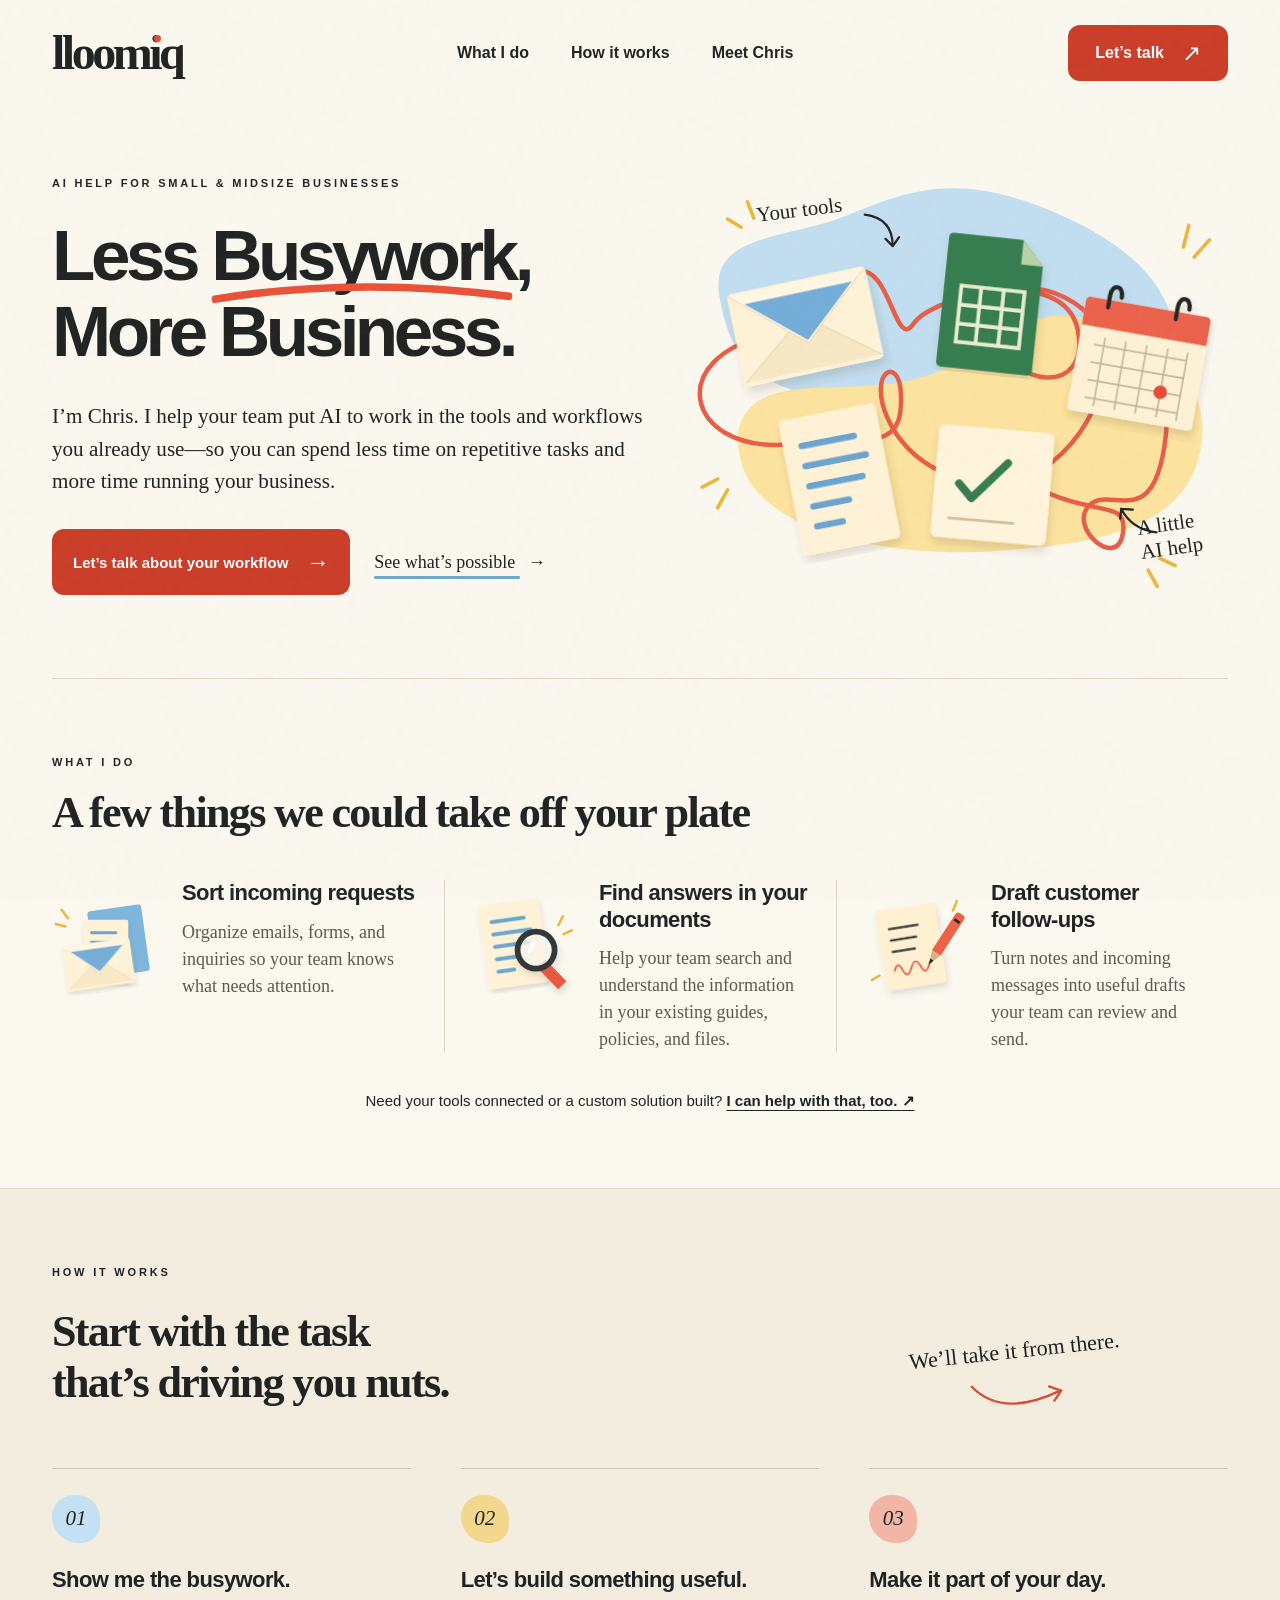
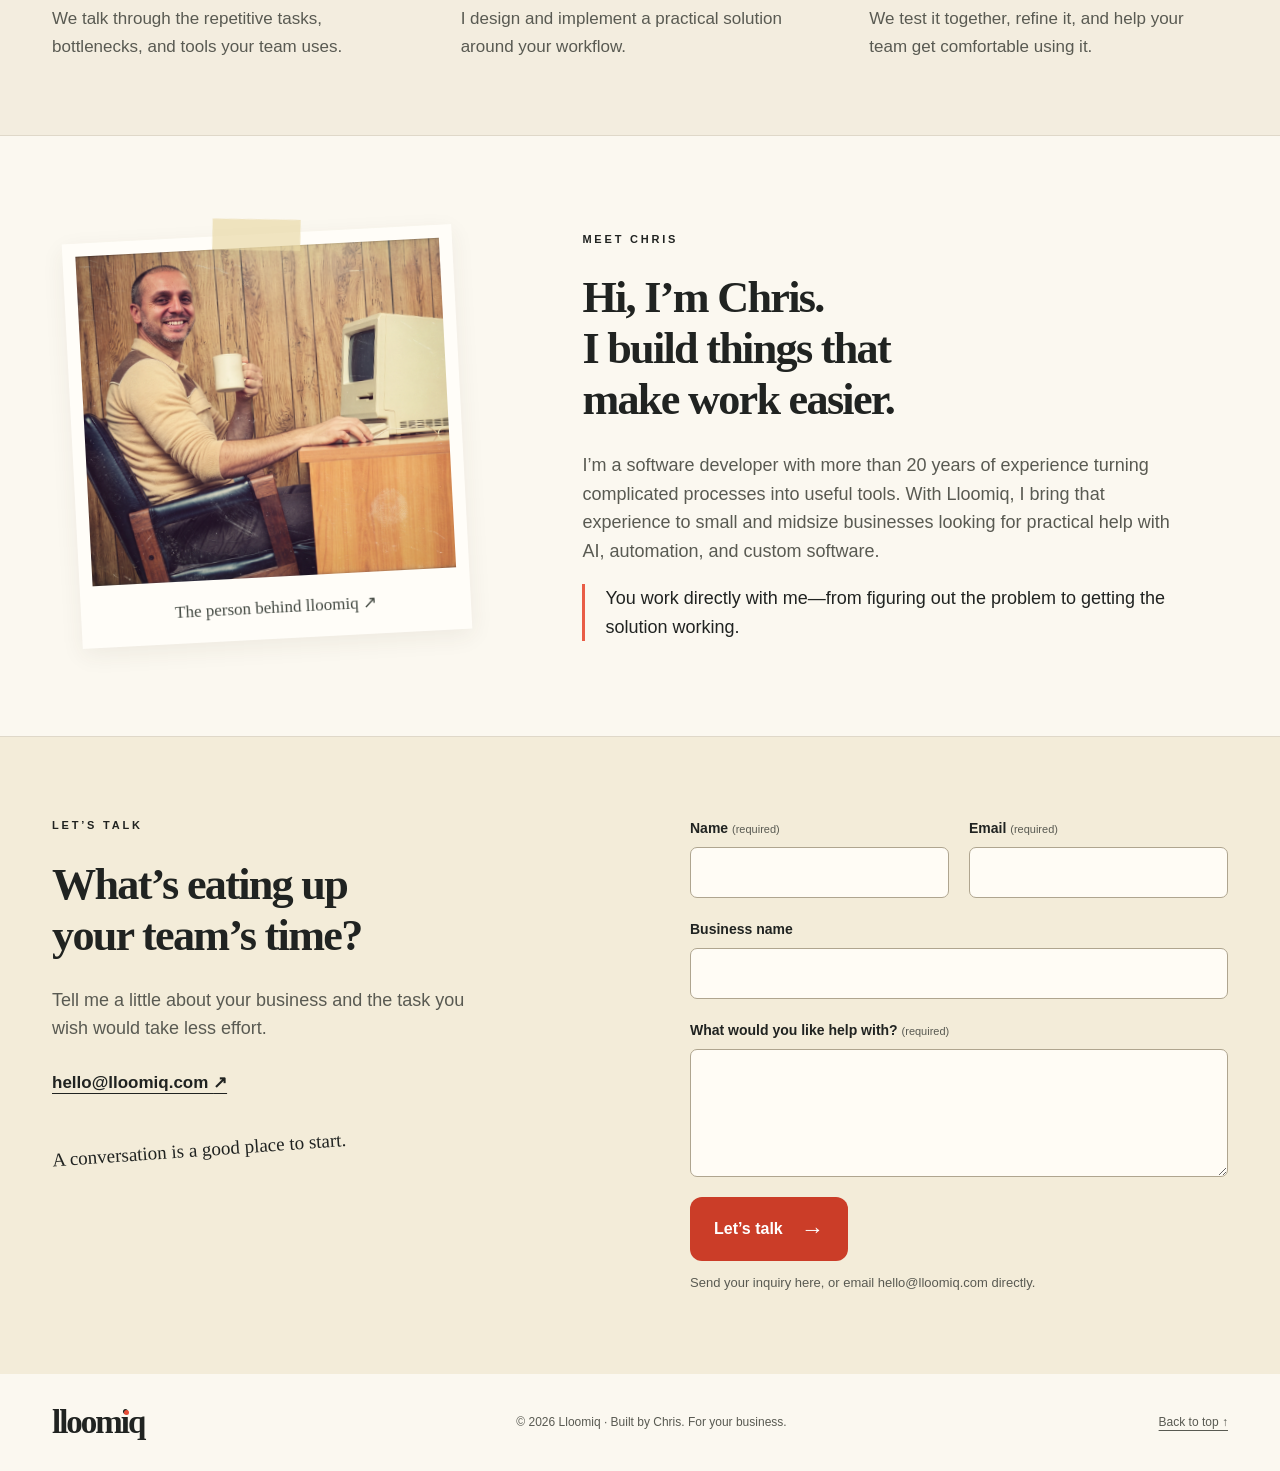
==== public/index.html @ 9e3f7abd "Update website, integrate contact API, and organize public assets" ====
<!doctype html>
<html lang="en">
<head>
<meta charset="utf-8"><meta name="viewport" content="width=device-width, initial-scale=1">
<meta name="description" content="I’m Chris. I help small and midsize businesses put AI to work in everyday workflows, with practical automation and custom software.">
<meta name="theme-color" content="#fbf8f0"><meta property="og:title" content="Lloomiq — Less Busywork, More Business."><meta property="og:description" content="Practical AI implementation, automation, and custom software. Work directly with Chris."><meta property="og:type" content="website">
<title>Lloomiq — Less Busywork, More Business.</title><link rel="icon" href="favicon.svg" type="image/svg+xml"><link rel="stylesheet" href="assets/css/styles.css">
</head>
<body id="top">
<a class="skip-link" href="#main">Skip to content</a>
<svg class="svg-definitions" xmlns="http://www.w3.org/2000/svg" aria-hidden="true"><defs>
<filter id="paper-shadow" x="-30%" y="-30%" width="160%" height="170%"><feDropShadow dx="2" dy="7" stdDeviation="5" flood-color="#51402d" flood-opacity=".16"/></filter>
<filter id="paper-grain"><feTurbulence type="fractalNoise" baseFrequency=".65" numOctaves="3" stitchTiles="stitch"/><feColorMatrix type="saturate" values="0"/><feComponentTransfer><feFuncA type="linear" slope=".09"/></feComponentTransfer><feComposite in2="SourceAlpha" operator="in"/><feBlend in="SourceGraphic" mode="multiply"/></filter>
<symbol id="envelope" viewBox="0 0 160 120"><g filter="url(#paper-shadow)"><rect x="8" y="12" width="144" height="96" rx="5" fill="#fff3d7"/><path d="M9 104 80 49l71 55" fill="#f7e8c6" stroke="#e2d1ad"/><path d="m9 14 71 63 71-63" fill="#fff7e4"/><path d="m24 25 56 49 56-49Z" fill="#73add8"/><path d="m9 14 71 63 71-63" fill="none" stroke="#e2d1ad"/></g></symbol>
<symbol id="document" viewBox="0 0 130 165"><g filter="url(#paper-shadow)"><rect x="12" y="8" width="106" height="148" rx="5" fill="#fff2d7"/><g stroke="#6aa4d0" stroke-width="7" stroke-linecap="round"><path d="M32 39h57M32 61h66M32 83h58M32 105h39M32 127h28"/></g></g></symbol>
<symbol id="spreadsheet" viewBox="0 0 130 160"><g filter="url(#paper-shadow)"><path d="M15 8h77l24 27v116a5 5 0 0 1-5 5H15a5 5 0 0 1-5-5V13a5 5 0 0 1 5-5" fill="#367d50"/><path d="M92 8v27h24" fill="#b9d3a6"/><g stroke="#e8eed0" stroke-width="4" fill="none"><path d="M29 65h70v62H29zM29 86h70M29 107h70M51 65v62M76 65v62"/></g></g></symbol>
<symbol id="calendar" viewBox="0 0 165 165"><g filter="url(#paper-shadow)"><rect x="8" y="22" width="149" height="136" rx="5" fill="#fff1d5"/><path d="M13 22h139a5 5 0 0 1 5 5v29H8V27a5 5 0 0 1 5-5" fill="#ec624c"/><g fill="none" stroke="#222522" stroke-width="5" stroke-linecap="round"><path d="M35 31V17c0-15 14-15 14 0M116 31V17c0-15 14-15 14 0"/></g><g stroke="#c5b69b" stroke-width="2"><path d="M26 77h111M26 98h111M26 119h111M26 140h111M38 67v82M63 67v82M88 67v82M113 67v82M137 67v82"/></g><circle cx="113" cy="119" r="8" fill="#e64c36"/></g></symbol>
</defs></svg>
<header class="site-header wrap">
<a class="wordmark" href="#top" aria-label="Lloomiq home">lloom<span class="logo-i">i</span>q</a>
<nav aria-label="Main navigation"><a href="#what-i-do">What I do</a><a href="#how-it-works">How it works</a><a href="#meet-chris">Meet Chris</a></nav>
<a class="button nav-cta" href="#contact">Let’s talk <span aria-hidden="true">↗</span></a>
</header>
<main id="main">
<section class="hero wrap" aria-labelledby="hero-title">
<div class="hero-copy"><p class="eyebrow">AI help for small &amp; midsize businesses</p>
<h1 id="hero-title">Less <span class="underlined">Busywork<svg viewBox="0 0 420 25" preserveAspectRatio="none" aria-hidden="true"><path d="M5 18Q200-6 413 15"/></svg></span>,<br>More Business.</h1>
<p class="hero-intro">I’m Chris. I help your team put AI to work in the tools and workflows you already use—so you can spend less time on repetitive tasks and more time running your business.</p>
<div class="hero-actions"><a class="button" href="#contact">Let’s talk about your workflow <span aria-hidden="true">→</span></a><a class="hand-link" href="#what-i-do">See what’s possible <span aria-hidden="true">→</span></a></div></div>
<div class="hero-art"><svg viewBox="0 0 620 490" role="img" aria-labelledby="workflow-title"><title id="workflow-title">Email, spreadsheets, documents, and a calendar connected by a looping coral line.</title>
<path d="M58 152C40 76 132 84 196 58S316 7 422 51 574 151 561 235 433 306 313 278 80 282 58 152" fill="#c4e1f3" filter="url(#paper-grain)"/>
<path d="M78 295c17-72 125-32 210-61s104-81 178-62 144 66 122 153-134 97-227 104S66 417 78 295" fill="#ffe5a0" filter="url(#paper-grain)"/>
<path d="M113 189C-5 215 21 316 126 311s135 5 132-57c-2-43-37-24-15 27s85 85 149 67 118-124 82-172-124-57-111 8 106 75 91 0-161-38-182-7-25-68-64-58M390 348c78 49 120 19 114 61s-62-7-37-31 77 39 86-94" fill="none" stroke="#e95d46" stroke-width="5" stroke-linecap="round"/>
<use href="#envelope" x="65" y="112" width="174" height="136" transform="rotate(-12 152 180)"/>
<use href="#spreadsheet" x="293" y="73" width="133" height="161" transform="rotate(6 360 154)"/>
<use href="#calendar" x="446" y="131" width="155" height="167" transform="rotate(10 525 212)"/>
<use href="#document" x="119" y="265" width="142" height="170" transform="rotate(-11 190 350)"/>
<g transform="rotate(5 358 350)" filter="url(#paper-shadow)"><rect x="296" y="293" width="128" height="125" rx="7" fill="#fff4dc"/><path d="m323 357 15 15 37-42" fill="none" stroke="#367d50" stroke-width="9" stroke-linecap="round" stroke-linejoin="round"/><path d="M315 396h71" stroke="#cfbfa1" stroke-width="3" stroke-linecap="round"/></g>
<g fill="none" stroke="#edb73d" stroke-width="4" stroke-linecap="round"><path d="m81 70-15-9m29-1-7-18M571 92l6-24m6 35 17-19M55 349l-17 9m28 3-11 20M532 450l10 18m3-31 17 8"/></g>
<g fill="none" stroke="#232522" stroke-width="2.5" stroke-linecap="round" stroke-linejoin="round"><path d="M218 56q31 4 31 35m-8-8 8 8 7-10M541 408q-27-3-39-26m-1 11 1-11 13 1"/></g>
<text x="99" y="64" class="art-label" transform="rotate(-7 99 64)">Your tools</text><text x="521" y="411" class="art-label" transform="rotate(-8 521 411)"><tspan x="521">A little</tspan><tspan x="521" dy="27">AI help</tspan></text>
</svg></div></section>
<section class="services wrap section" id="what-i-do" aria-labelledby="services-title"><p class="eyebrow">What I do</p><h2 id="services-title">A few things we could take off your plate</h2>
<div class="service-grid">
<article class="service"><svg viewBox="0 0 180 160" aria-hidden="true"><rect x="61" y="22" width="85" height="105" rx="5" fill="#80b6db" transform="rotate(-8 100 70)"/><use href="#document" x="40" y="35" width="88" height="110"/><use href="#envelope" x="8" y="67" width="128" height="88" transform="rotate(-8 70 100)"/><path d="m25 38-10-13m6 26-15-4" stroke="#edb73d" stroke-width="4" stroke-linecap="round"/></svg><div><h3>Sort incoming requests</h3><p>Organize emails, forms, and inquiries so your team knows what needs attention.</p></div></article>
<article class="service"><svg viewBox="0 0 180 160" aria-hidden="true"><use href="#document" x="12" y="5" width="116" height="147" transform="rotate(-8 70 80)"/><g filter="url(#paper-shadow)"><path d="m113 109 33 34" stroke="#e75940" stroke-width="18"/><circle cx="105" cy="88" r="29" fill="#fbf8f0" fill-opacity=".75" stroke="#303939" stroke-width="9"/><path d="m94 91 9-16" stroke="#fff" stroke-width="5" stroke-linecap="round"/></g><path d="m140 49 7-14m1 28 13-6" stroke="#edb73d" stroke-width="4" stroke-linecap="round"/></svg><div><h3>Find answers in your documents</h3><p>Help your team search and understand the information in your existing guides, policies, and files.</p></div></article>
<article class="service"><svg viewBox="0 0 180 160" aria-hidden="true"><g transform="rotate(-9 75 85)" filter="url(#paper-shadow)"><rect x="32" y="20" width="93" height="126" rx="5" fill="#fff0d1"/><path d="M49 51h45M49 69h40M49 87h35" stroke="#3c4141" stroke-width="4" stroke-linecap="round"/><path d="M47 118q7-18 13-1t14-1 15 0 15-5" fill="none" stroke="#e95d46" stroke-width="3"/></g><g transform="rotate(33 130 70)"><rect x="124" y="23" width="16" height="75" rx="5" fill="#ed6149"/><path d="m124 95 8 22 8-22" fill="#d2b58c"/><path d="m129 108 3 9 3-9" fill="#232522"/><path d="M127 36h10" stroke="#232522" stroke-width="4"/></g><path d="m29 128-12 7m127-109 6-15" stroke="#edb73d" stroke-width="4" stroke-linecap="round"/></svg><div><h3>Draft customer follow-ups</h3><p>Turn notes and incoming messages into useful drafts your team can review and send.</p></div></article>
</div><p class="service-note">Need your tools connected or a custom solution built? <a href="#contact">I can help with that, too. <span aria-hidden="true">↗</span></a></p></section>
<section class="process-section" id="how-it-works" aria-labelledby="process-title"><div class="wrap section"><p class="eyebrow">How it works</p><div class="process-heading"><h2 id="process-title">Start with the task<br>that’s driving you nuts.</h2><span class="handwritten">We’ll take it from there.<svg viewBox="0 0 130 45" aria-hidden="true"><path d="M5 5q35 45 114 17m-14-7 15 7-10 12"/></svg></span></div>
<ol class="steps"><li><span class="step-number" aria-hidden="true">01</span><h3>Show me the busywork.</h3><p>We talk through the repetitive tasks, bottlenecks, and tools your team uses.</p></li><li><span class="step-number" aria-hidden="true">02</span><h3>Let’s build something useful.</h3><p>I design and implement a practical solution around your workflow.</p></li><li><span class="step-number" aria-hidden="true">03</span><h3>Make it part of your day.</h3><p>We test it together, refine it, and help your team get comfortable using it.</p></li></ol></div></section>
<section class="about wrap section" id="meet-chris" aria-labelledby="about-title"><div class="portrait-frame"><img class="portrait-photo" src="assets/images/chris.jpg" alt="Chris smiling with a coffee mug beside a vintage computer" width="2508" height="2508" loading="lazy" decoding="async"><span class="portrait-caption">The person behind lloomiq ↗</span></div>
<div class="about-copy"><p class="eyebrow">Meet Chris</p><h2 id="about-title">Hi, I’m Chris.<br>I build things that<br>make work easier.</h2><p>I’m a software developer with more than 20 years of experience turning complicated processes into useful tools. With Lloomiq, I bring that experience to small and midsize businesses looking for practical help with AI, automation, and custom software.</p><p class="direct-note">You work directly with me—from figuring out the problem to getting the solution working.</p></div></section>
<section class="contact-section" id="contact" aria-labelledby="contact-title"><div class="wrap section contact-grid"><div><p class="eyebrow">Let’s talk</p><h2 id="contact-title">What’s eating up<br>your team’s time?</h2><p class="contact-intro">Tell me a little about your business and the task you wish would take less effort.</p><a class="email-link" href="mailto:hello@lloomiq.com">hello@lloomiq.com <span aria-hidden="true">↗</span></a><p class="handwritten contact-note">A conversation is a good place to start.</p></div>
<form id="contact-form" method="post" aria-describedby="form-note"><div class="form-row"><div class="field"><label for="name">Name <span>(required)</span></label><input id="name" name="name" autocomplete="name" required maxlength="120"></div><div class="field"><label for="email">Email <span>(required)</span></label><input type="email" id="email" name="email" autocomplete="email" required maxlength="254"></div></div><div class="field"><label for="business">Business name</label><input id="business" name="business" autocomplete="organization" maxlength="160"></div><div class="field"><label for="message">What would you like help with? <span>(required)</span></label><textarea id="message" name="message" rows="4" required maxlength="4000"></textarea></div><button class="button" type="submit">Let’s talk <span aria-hidden="true">→</span></button><p id="form-note" class="form-note">Send your inquiry here, or email hello@lloomiq.com directly.</p><p id="form-status" role="status" aria-live="polite"></p><noscript><p>Please enable JavaScript to submit this form, or email hello@lloomiq.com directly.</p></noscript></form>
</div></section>
</main>
<footer class="wrap"><a class="wordmark" href="#top" aria-label="Lloomiq home">lloom<span class="logo-i">i</span>q</a><p>© <span id="year">2026</span> Lloomiq · Built by Chris. For your business.</p><a href="#top">Back to top ↑</a></footer>
<script src="assets/js/script.js"></script>
</body></html>
---- public/assets/css/styles.css ----
:root{--paper:#fbf8f0;--ink:#202321;--muted:#595a52;--coral:#cb3d28;--coral-hover:#ad3020;--line:#dfd8c9;--blue:#c4e1f3;--yellow:#f8e9b8;--max:1376px}
*{box-sizing:border-box}html{scroll-behavior:smooth;scroll-padding-top:28px}body{margin:0;background:var(--paper);color:var(--ink);font-family:"Segoe UI",Arial,sans-serif;line-height:1.6;-webkit-font-smoothing:antialiased}body:before{content:"";position:fixed;inset:0;pointer-events:none;z-index:5;opacity:.22;background-image:url("data:image/svg+xml,%3Csvg viewBox='0 0 160 160' xmlns='http://www.w3.org/2000/svg'%3E%3Cfilter id='n'%3E%3CfeTurbulence type='fractalNoise' baseFrequency='.8' numOctaves='3' stitchTiles='stitch'/%3E%3C/filter%3E%3Cpath fill='%237c6b50' opacity='.12' filter='url(%23n)' d='M0 0h160v160H0z'/%3E%3C/svg%3E")}a{color:inherit}button,input,textarea{font:inherit}a,button,input,textarea{-webkit-tap-highlight-color:transparent}:focus-visible{outline:3px solid #286481;outline-offset:5px}::selection{background:var(--yellow)}.wrap{width:min(calc(100% - 104px),var(--max));margin-inline:auto}.svg-definitions{position:absolute;width:0;height:0;overflow:hidden}.skip-link{position:fixed;top:10px;left:10px;z-index:20;padding:12px 20px;background:var(--ink);color:white;transform:translateY(-150%)}.skip-link:focus{transform:none}.site-header{display:flex;align-items:center;justify-content:space-between;gap:30px;padding-block:25px}.wordmark{font-family:Georgia,serif;font-weight:900;font-size:48px;letter-spacing:-3.5px;text-decoration:none;line-height:1}.logo-i{position:relative}.logo-i:after{content:"";position:absolute;width:7px;height:7px;background:#e64c36;border-radius:50%;top:9px;left:5px}.site-header nav{display:flex;gap:42px}.site-header nav a{text-decoration:none;font-size:16px;font-weight:650;padding:8px 0}.site-header nav a:hover{color:var(--coral)}.button{display:inline-flex;align-items:center;justify-content:center;gap:18px;padding:16px 24px;background:var(--coral);color:white;border:0;border-radius:12px;font-weight:700;text-decoration:none;line-height:1.4;cursor:pointer;transition:background .18s,transform .18s;min-height:52px}.button:hover{background:var(--coral-hover);transform:translateY(-2px)}.button span{font-size:23px;font-weight:400}.nav-cta{padding:12px 27px}.hero{display:grid;grid-template-columns:1.08fr 1fr;gap:12px;align-items:center;padding-block:58px 72px;border-bottom:1px solid var(--line)}.eyebrow{font-size:11px;font-weight:650;letter-spacing:2.8px;text-transform:uppercase;margin:0 0 25px;line-height:1.6}h1,h2,h3,p{margin-top:0}h1{font-size:clamp(48px,5.55vw,84px);letter-spacing:-4.5px;line-height:1.07;font-weight:850;margin-bottom:30px;white-space:nowrap}.underlined{position:relative;display:inline-block}.underlined svg{position:absolute;bottom:-12px;left:0;width:100%;height:24px;overflow:visible;fill:none;stroke:#e95139;stroke-width:8;stroke-linecap:round}.hero-intro{font-family:Georgia,serif;font-size:clamp(19px,1.65vw,25px);line-height:1.55;max-width:620px;margin:0 0 31px}.hero-actions{display:flex;gap:24px;align-items:center;flex-wrap:wrap}.hero-actions .button{font-size:15px;padding:17px 21px}.hand-link,.handwritten,.art-label,.portrait-caption{font-family:"Segoe Print","Comic Sans MS",cursive;font-weight:500}.hand-link{font-size:18px;text-decoration-color:#6baacc;text-decoration-thickness:3px;text-underline-offset:8px;white-space:nowrap}.hand-link span{display:inline-block;margin-left:8px;font-family:Arial}.hero-art{min-width:0}.hero-art>svg{width:100%;height:auto;display:block;overflow:visible}.art-label{fill:var(--ink);font-size:23px}.section{padding-block:75px}h2{font-family:Georgia,"Times New Roman",serif;font-size:clamp(33px,3.45vw,50px);font-weight:700;letter-spacing:-1.7px;line-height:1.15;margin-bottom:36px}h3{font-size:22px;letter-spacing:-.6px;line-height:1.22;margin-bottom:12px}.services>.eyebrow{margin-bottom:16px}.service-grid{display:grid;grid-template-columns:repeat(3,1fr);margin-top:41px}.service{display:grid;grid-template-columns:115px 1fr;gap:15px;padding-right:24px}.service+.service{border-left:1px solid var(--line);padding-left:24px}.service svg{width:115px;height:130px}.service p{font-family:Georgia,serif;color:var(--muted);font-size:18px;line-height:1.5;margin-bottom:0}.service-note{font-size:15px;margin:36px 0 0;text-align:center}.service-note a{text-underline-offset:4px;font-weight:650}.process-section{background:#f3eddf;border-block:1px solid var(--line)}.process-heading{display:flex;justify-content:space-between;align-items:center;gap:30px}.process-heading .handwritten{font-size:22px;transform:rotate(-6deg);margin-right:9%}.handwritten svg{width:100px;height:45px;display:block;margin:5px auto 0;fill:none;stroke:#d94b34;stroke-width:3;stroke-linecap:round}.steps{display:grid;grid-template-columns:repeat(3,1fr);list-style:none;padding:0;margin:23px 0 0;gap:50px}.steps li{position:relative;border-top:1px solid #cec6b6;padding-top:26px}.step-number{display:inline-grid;place-items:center;width:48px;height:48px;background:var(--blue);border-radius:48% 52% 41% 59%;font-family:Georgia,serif;font-style:italic;font-size:21px;margin-bottom:24px}.steps li:nth-child(2) .step-number{background:#f3d78d}.steps li:nth-child(3) .step-number{background:#f3b5a5}.steps p{color:var(--muted);font-size:17px;max-width:330px;margin:0}.about{display:grid;grid-template-columns:.8fr 1.2fr;gap:100px;align-items:center;padding-block:95px}.portrait-frame{max-width:390px;margin:auto;width:100%;padding:13px;background:#fffdf8;box-shadow:0 7px 22px #443a2512;transform:rotate(-3deg);position:relative;z-index:6}.portrait-frame:before{content:"";position:absolute;z-index:1;top:-15px;left:calc(50% - 44px);width:88px;height:31px;background:#e9d8a6aa;transform:rotate(4deg)}.portrait-photo{display:block;width:100%;height:330px;object-fit:cover;object-position:center 35%}.portrait-caption{display:block;text-align:center;font-size:17px;padding:17px 0 5px;color:#434942}.about-copy h2{margin-bottom:25px}.about-copy>p:not(.eyebrow){max-width:600px;color:var(--muted);font-size:18px}.about-copy .direct-note{border-left:3px solid #e95d46;padding-left:20px;color:var(--ink)!important;margin-bottom:0}.contact-section{background:#f3ecd9;border-top:1px solid var(--line)}.contact-grid{display:grid;grid-template-columns:1fr 1fr;gap:100px;padding-block:80px}.contact-grid h2{margin-bottom:24px}.contact-intro{max-width:420px;color:var(--muted);font-size:18px}.email-link{display:inline-block;text-underline-offset:5px;font-size:17px;font-weight:600;margin-top:8px}.contact-note{font-size:19px;margin-top:38px;max-width:330px;transform:rotate(-4deg)}.form-row{display:grid;grid-template-columns:1fr 1fr;gap:20px}.field{margin-bottom:20px}label{display:block;font-weight:650;font-size:14px;margin-bottom:7px}label span{font-size:11px;font-weight:400;color:var(--muted)}input,textarea{display:block;width:100%;min-width:0;border:1px solid #afa58f;background:#fffcf5;border-radius:7px;padding:12px;color:var(--ink)}textarea{resize:vertical;min-height:126px}input:hover,textarea:hover{border-color:#6d756c}.form-note,#form-status{font-size:13px;color:var(--muted);margin:12px 0 0;max-width:400px}#form-status:empty{display:none}#form-status:not(:empty){padding:12px;border-left:3px solid #286481;color:var(--ink)}footer{display:flex;justify-content:space-between;align-items:center;gap:24px;padding-block:32px}footer .wordmark{font-size:33px;letter-spacing:-2px}footer .logo-i:after{width:5px;height:5px;top:6px;left:3px}footer p,footer>a:last-child{font-size:12px;margin:0;color:var(--muted)}footer>a:last-child{text-underline-offset:4px}
@media(min-width:1600px){.hero{padding-block:80px 95px}}
@media(max-width:1150px){.wrap{width:calc(100% - 64px)}.hero{grid-template-columns:1.1fr 1fr}h1{font-size:5.6vw;letter-spacing:-3px}.hero-actions{gap:20px}.hero-actions .button{font-size:14px}.service{grid-template-columns:80px 1fr;gap:10px;padding-right:18px}.service+.service{padding-left:18px}.service svg{width:80px;height:105px}.service h3{font-size:20px}.service p{font-size:17px}.about,.contact-grid{gap:60px}.site-header nav{gap:28px}}
@media(max-width:850px){.hero{grid-template-columns:1fr;padding-top:40px;padding-bottom:40px;gap:18px}.hero-copy{max-width:680px}h1{font-size:clamp(48px,8.7vw,72px);letter-spacing:-3px}.hero-intro{font-size:22px;max-width:630px}.hero-art{width:min(100%,590px);margin:auto}.site-header{flex-wrap:wrap;gap:20px}.site-header nav{order:3;flex-basis:100%;justify-content:center;padding-top:13px;border-top:1px solid var(--line)}.service-grid{grid-template-columns:1fr;gap:24px;margin-top:26px}.service{grid-template-columns:115px 1fr;gap:23px;padding:0 0 24px;align-items:center}.service+.service{border-left:0;border-top:1px solid var(--line);padding:24px 0 0}.service svg{width:115px;height:125px}.service p{font-size:19px;max-width:500px}.service h3{font-size:23px}.service-note{text-align:left}.section{padding-block:56px}.steps{gap:25px}.steps h3{font-size:20px}.process-heading .handwritten{font-size:18px;margin-right:0}.about{gap:35px;grid-template-columns:.85fr 1.15fr}.portrait-photo{height:270px}.about-copy>p:not(.eyebrow){font-size:16px}.contact-grid{gap:35px}.form-row{grid-template-columns:1fr;gap:0}.contact-grid h2{font-size:36px}footer{flex-wrap:wrap}footer p{order:3;flex-basis:100%}}
@media(max-width:560px){.wrap{width:calc(100% - 40px)}.site-header{padding-block:22px 14px}.wordmark{font-size:41px}.logo-i:after{top:7px;left:4px;width:6px;height:6px}.nav-cta{padding:10px 17px;font-size:14px;min-height:44px}.nav-cta span{font-size:18px}.site-header nav{gap:27px}.site-header nav a{font-size:14px;min-height:44px;display:flex;align-items:center}.hero{padding-top:32px}.eyebrow{font-size:9px;letter-spacing:1.9px;margin-bottom:20px}h1{font-size:clamp(35px,10.5vw,58px);letter-spacing:-2px;margin-bottom:27px}.underlined svg{height:17px;bottom:-8px;stroke-width:7}.hero-intro{font-size:19px;line-height:1.55;margin-bottom:24px}.hero-actions{align-items:flex-start;gap:21px}.hero-actions .button{font-size:14px;padding:15px 18px;gap:13px}.hand-link{font-size:17px;margin-left:2px}.hero-art{margin-top:10px}h2{font-size:34px;letter-spacing:-1.1px;margin-bottom:27px}.service{grid-template-columns:90px 1fr;gap:15px}.service svg{width:90px}.service h3{font-size:21px}.service p{font-size:17px}.service-note{font-size:14px;line-height:1.8}.process-heading{display:block}.process-heading .handwritten{display:block;text-align:right;font-size:17px;margin:0 10px 32px}.process-heading .handwritten svg{display:none}.steps{grid-template-columns:1fr;gap:27px}.steps li{display:grid;grid-template-columns:48px 1fr;gap:10px 19px;padding-top:24px}.step-number{grid-row:span 2;margin:0}.steps h3{margin:0;font-size:21px}.steps p{grid-column:2;font-size:16px;max-width:none}.about{grid-template-columns:1fr;gap:44px}.portrait-frame{max-width:300px}.portrait-photo{height:290px}.about-copy>p:not(.eyebrow){font-size:17px}.contact-grid{grid-template-columns:1fr;gap:30px}.contact-note{margin-top:20px;font-size:17px}.contact-grid h2{font-size:36px}.form-row{grid-template-columns:1fr 1fr;gap:14px}label{font-size:13px}label span{display:block;font-size:10px}footer{padding-block:28px}footer p{font-size:11px}}
@media(max-width:360px){.wrap{width:calc(100% - 32px)}.site-header nav{gap:18px}.hero-actions .button{font-size:13px}.form-row{grid-template-columns:1fr;gap:0}label span{display:inline}}
@media(prefers-reduced-motion:reduce){html{scroll-behavior:auto}*,*::before,*::after{animation:none!important;transition:none!important}.button:hover{transform:none}}
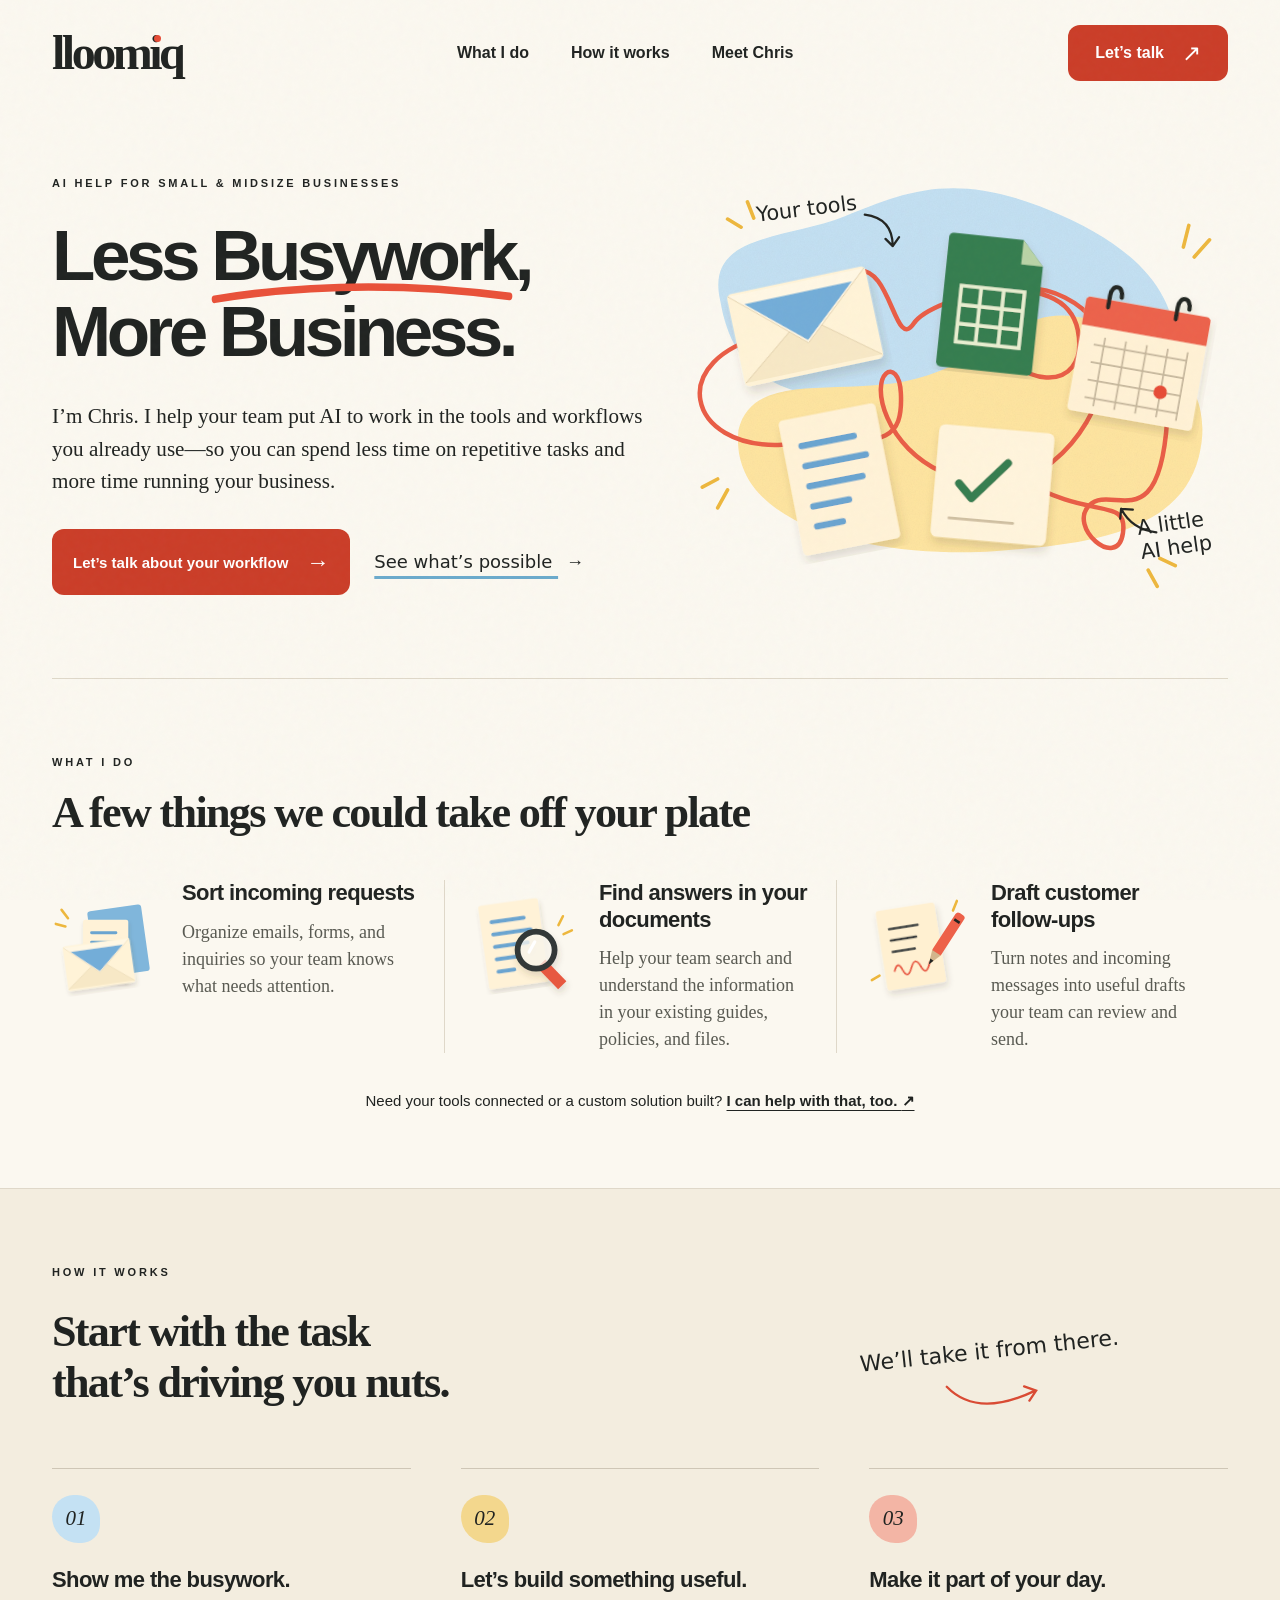
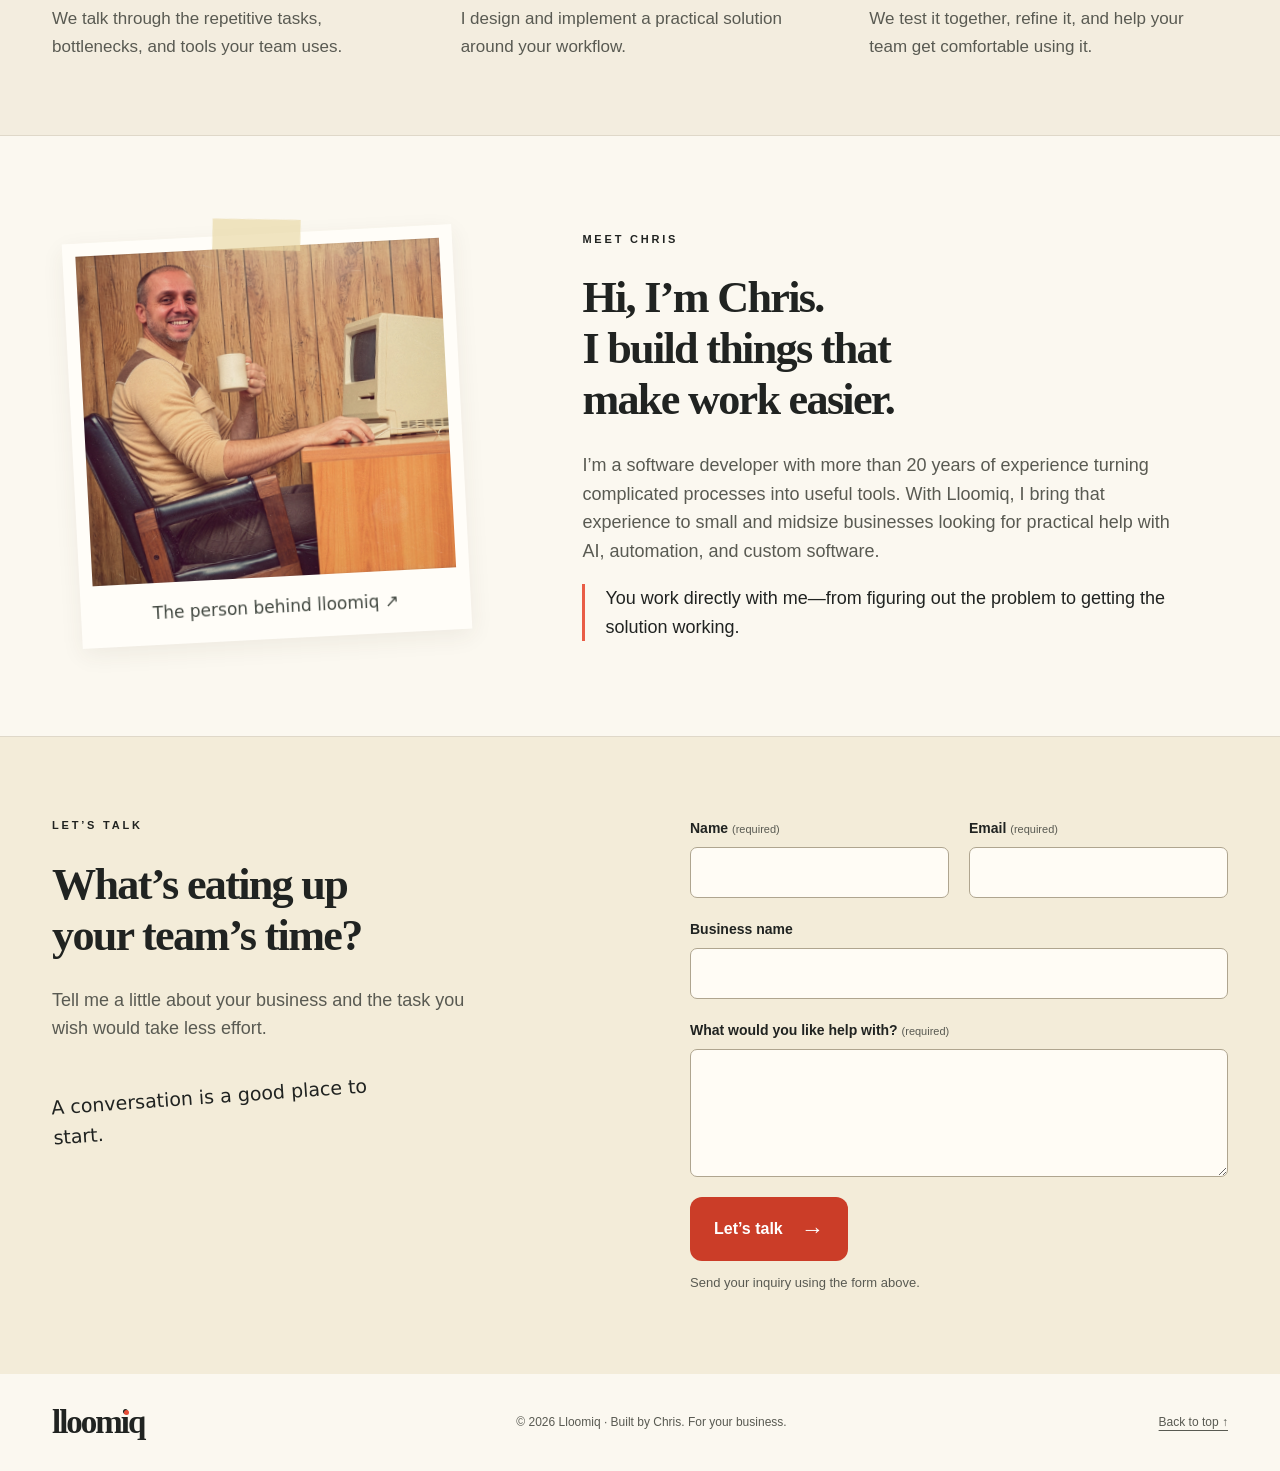
==== commit aec1872f: "Changes to css" ====
--- a/public/index.html
+++ b/public/index.html
@@ -50,8 +50,8 @@
 <ol class="steps"><li><span class="step-number" aria-hidden="true">01</span><h3>Show me the busywork.</h3><p>We talk through the repetitive tasks, bottlenecks, and tools your team uses.</p></li><li><span class="step-number" aria-hidden="true">02</span><h3>Let’s build something useful.</h3><p>I design and implement a practical solution around your workflow.</p></li><li><span class="step-number" aria-hidden="true">03</span><h3>Make it part of your day.</h3><p>We test it together, refine it, and help your team get comfortable using it.</p></li></ol></div></section>
 <section class="about wrap section" id="meet-chris" aria-labelledby="about-title"><div class="portrait-frame"><img class="portrait-photo" src="assets/images/chris.jpg" alt="Chris smiling with a coffee mug beside a vintage computer" width="2508" height="2508" loading="lazy" decoding="async"><span class="portrait-caption">The person behind lloomiq ↗</span></div>
 <div class="about-copy"><p class="eyebrow">Meet Chris</p><h2 id="about-title">Hi, I’m Chris.<br>I build things that<br>make work easier.</h2><p>I’m a software developer with more than 20 years of experience turning complicated processes into useful tools. With Lloomiq, I bring that experience to small and midsize businesses looking for practical help with AI, automation, and custom software.</p><p class="direct-note">You work directly with me—from figuring out the problem to getting the solution working.</p></div></section>
-<section class="contact-section" id="contact" aria-labelledby="contact-title"><div class="wrap section contact-grid"><div><p class="eyebrow">Let’s talk</p><h2 id="contact-title">What’s eating up<br>your team’s time?</h2><p class="contact-intro">Tell me a little about your business and the task you wish would take less effort.</p><a class="email-link" href="mailto:hello@lloomiq.com">hello@lloomiq.com <span aria-hidden="true">↗</span></a><p class="handwritten contact-note">A conversation is a good place to start.</p></div>
-<form id="contact-form" method="post" aria-describedby="form-note"><div class="form-row"><div class="field"><label for="name">Name <span>(required)</span></label><input id="name" name="name" autocomplete="name" required maxlength="120"></div><div class="field"><label for="email">Email <span>(required)</span></label><input type="email" id="email" name="email" autocomplete="email" required maxlength="254"></div></div><div class="field"><label for="business">Business name</label><input id="business" name="business" autocomplete="organization" maxlength="160"></div><div class="field"><label for="message">What would you like help with? <span>(required)</span></label><textarea id="message" name="message" rows="4" required maxlength="4000"></textarea></div><button class="button" type="submit">Let’s talk <span aria-hidden="true">→</span></button><p id="form-note" class="form-note">Send your inquiry here, or email hello@lloomiq.com directly.</p><p id="form-status" role="status" aria-live="polite"></p><noscript><p>Please enable JavaScript to submit this form, or email hello@lloomiq.com directly.</p></noscript></form>
+<section class="contact-section" id="contact" aria-labelledby="contact-title"><div class="wrap section contact-grid"><div><p class="eyebrow">Let’s talk</p><h2 id="contact-title">What’s eating up<br>your team’s time?</h2><p class="contact-intro">Tell me a little about your business and the task you wish would take less effort.</p><p class="handwritten contact-note">A conversation is a good place to start.</p></div>
+<form id="contact-form" method="post" aria-describedby="form-note"><div class="form-row"><div class="field"><label for="name">Name <span>(required)</span></label><input id="name" name="name" autocomplete="name" required maxlength="120"></div><div class="field"><label for="email">Email <span>(required)</span></label><input type="email" id="email" name="email" autocomplete="email" required maxlength="254"></div></div><div class="field"><label for="business">Business name</label><input id="business" name="business" autocomplete="organization" maxlength="160"></div><div class="field"><label for="message">What would you like help with? <span>(required)</span></label><textarea id="message" name="message" rows="4" required maxlength="4000"></textarea></div><button class="button" type="submit">Let’s talk <span aria-hidden="true">→</span></button><p id="form-note" class="form-note">Send your inquiry using the form above.</p><p id="form-status" role="status" aria-live="polite"></p><noscript><p>Please enable JavaScript to submit this form.</p></noscript></form>
 </div></section>
 </main>
 <footer class="wrap"><a class="wordmark" href="#top" aria-label="Lloomiq home">lloom<span class="logo-i">i</span>q</a><p>© <span id="year">2026</span> Lloomiq · Built by Chris. For your business.</p><a href="#top">Back to top ↑</a></footer>
--- a/public/assets/css/styles.css
+++ b/public/assets/css/styles.css
@@ -1,8 +1,9 @@
 :root{--paper:#fbf8f0;--ink:#202321;--muted:#595a52;--coral:#cb3d28;--coral-hover:#ad3020;--line:#dfd8c9;--blue:#c4e1f3;--yellow:#f8e9b8;--max:1376px}
-*{box-sizing:border-box}html{scroll-behavior:smooth;scroll-padding-top:28px}body{margin:0;background:var(--paper);color:var(--ink);font-family:"Segoe UI",Arial,sans-serif;line-height:1.6;-webkit-font-smoothing:antialiased}body:before{content:"";position:fixed;inset:0;pointer-events:none;z-index:5;opacity:.22;background-image:url("data:image/svg+xml,%3Csvg viewBox='0 0 160 160' xmlns='http://www.w3.org/2000/svg'%3E%3Cfilter id='n'%3E%3CfeTurbulence type='fractalNoise' baseFrequency='.8' numOctaves='3' stitchTiles='stitch'/%3E%3C/filter%3E%3Cpath fill='%237c6b50' opacity='.12' filter='url(%23n)' d='M0 0h160v160H0z'/%3E%3C/svg%3E")}a{color:inherit}button,input,textarea{font:inherit}a,button,input,textarea{-webkit-tap-highlight-color:transparent}:focus-visible{outline:3px solid #286481;outline-offset:5px}::selection{background:var(--yellow)}.wrap{width:min(calc(100% - 104px),var(--max));margin-inline:auto}.svg-definitions{position:absolute;width:0;height:0;overflow:hidden}.skip-link{position:fixed;top:10px;left:10px;z-index:20;padding:12px 20px;background:var(--ink);color:white;transform:translateY(-150%)}.skip-link:focus{transform:none}.site-header{display:flex;align-items:center;justify-content:space-between;gap:30px;padding-block:25px}.wordmark{font-family:Georgia,serif;font-weight:900;font-size:48px;letter-spacing:-3.5px;text-decoration:none;line-height:1}.logo-i{position:relative}.logo-i:after{content:"";position:absolute;width:7px;height:7px;background:#e64c36;border-radius:50%;top:9px;left:5px}.site-header nav{display:flex;gap:42px}.site-header nav a{text-decoration:none;font-size:16px;font-weight:650;padding:8px 0}.site-header nav a:hover{color:var(--coral)}.button{display:inline-flex;align-items:center;justify-content:center;gap:18px;padding:16px 24px;background:var(--coral);color:white;border:0;border-radius:12px;font-weight:700;text-decoration:none;line-height:1.4;cursor:pointer;transition:background .18s,transform .18s;min-height:52px}.button:hover{background:var(--coral-hover);transform:translateY(-2px)}.button span{font-size:23px;font-weight:400}.nav-cta{padding:12px 27px}.hero{display:grid;grid-template-columns:1.08fr 1fr;gap:12px;align-items:center;padding-block:58px 72px;border-bottom:1px solid var(--line)}.eyebrow{font-size:11px;font-weight:650;letter-spacing:2.8px;text-transform:uppercase;margin:0 0 25px;line-height:1.6}h1,h2,h3,p{margin-top:0}h1{font-size:clamp(48px,5.55vw,84px);letter-spacing:-4.5px;line-height:1.07;font-weight:850;margin-bottom:30px;white-space:nowrap}.underlined{position:relative;display:inline-block}.underlined svg{position:absolute;bottom:-12px;left:0;width:100%;height:24px;overflow:visible;fill:none;stroke:#e95139;stroke-width:8;stroke-linecap:round}.hero-intro{font-family:Georgia,serif;font-size:clamp(19px,1.65vw,25px);line-height:1.55;max-width:620px;margin:0 0 31px}.hero-actions{display:flex;gap:24px;align-items:center;flex-wrap:wrap}.hero-actions .button{font-size:15px;padding:17px 21px}.hand-link,.handwritten,.art-label,.portrait-caption{font-family:"Segoe Print","Comic Sans MS",cursive;font-weight:500}.hand-link{font-size:18px;text-decoration-color:#6baacc;text-decoration-thickness:3px;text-underline-offset:8px;white-space:nowrap}.hand-link span{display:inline-block;margin-left:8px;font-family:Arial}.hero-art{min-width:0}.hero-art>svg{width:100%;height:auto;display:block;overflow:visible}.art-label{fill:var(--ink);font-size:23px}.section{padding-block:75px}h2{font-family:Georgia,"Times New Roman",serif;font-size:clamp(33px,3.45vw,50px);font-weight:700;letter-spacing:-1.7px;line-height:1.15;margin-bottom:36px}h3{font-size:22px;letter-spacing:-.6px;line-height:1.22;margin-bottom:12px}.services>.eyebrow{margin-bottom:16px}.service-grid{display:grid;grid-template-columns:repeat(3,1fr);margin-top:41px}.service{display:grid;grid-template-columns:115px 1fr;gap:15px;padding-right:24px}.service+.service{border-left:1px solid var(--line);padding-left:24px}.service svg{width:115px;height:130px}.service p{font-family:Georgia,serif;color:var(--muted);font-size:18px;line-height:1.5;margin-bottom:0}.service-note{font-size:15px;margin:36px 0 0;text-align:center}.service-note a{text-underline-offset:4px;font-weight:650}.process-section{background:#f3eddf;border-block:1px solid var(--line)}.process-heading{display:flex;justify-content:space-between;align-items:center;gap:30px}.process-heading .handwritten{font-size:22px;transform:rotate(-6deg);margin-right:9%}.handwritten svg{width:100px;height:45px;display:block;margin:5px auto 0;fill:none;stroke:#d94b34;stroke-width:3;stroke-linecap:round}.steps{display:grid;grid-template-columns:repeat(3,1fr);list-style:none;padding:0;margin:23px 0 0;gap:50px}.steps li{position:relative;border-top:1px solid #cec6b6;padding-top:26px}.step-number{display:inline-grid;place-items:center;width:48px;height:48px;background:var(--blue);border-radius:48% 52% 41% 59%;font-family:Georgia,serif;font-style:italic;font-size:21px;margin-bottom:24px}.steps li:nth-child(2) .step-number{background:#f3d78d}.steps li:nth-child(3) .step-number{background:#f3b5a5}.steps p{color:var(--muted);font-size:17px;max-width:330px;margin:0}.about{display:grid;grid-template-columns:.8fr 1.2fr;gap:100px;align-items:center;padding-block:95px}.portrait-frame{max-width:390px;margin:auto;width:100%;padding:13px;background:#fffdf8;box-shadow:0 7px 22px #443a2512;transform:rotate(-3deg);position:relative;z-index:6}.portrait-frame:before{content:"";position:absolute;z-index:1;top:-15px;left:calc(50% - 44px);width:88px;height:31px;background:#e9d8a6aa;transform:rotate(4deg)}.portrait-photo{display:block;width:100%;height:330px;object-fit:cover;object-position:center 35%}.portrait-caption{display:block;text-align:center;font-size:17px;padding:17px 0 5px;color:#434942}.about-copy h2{margin-bottom:25px}.about-copy>p:not(.eyebrow){max-width:600px;color:var(--muted);font-size:18px}.about-copy .direct-note{border-left:3px solid #e95d46;padding-left:20px;color:var(--ink)!important;margin-bottom:0}.contact-section{background:#f3ecd9;border-top:1px solid var(--line)}.contact-grid{display:grid;grid-template-columns:1fr 1fr;gap:100px;padding-block:80px}.contact-grid h2{margin-bottom:24px}.contact-intro{max-width:420px;color:var(--muted);font-size:18px}.email-link{display:inline-block;text-underline-offset:5px;font-size:17px;font-weight:600;margin-top:8px}.contact-note{font-size:19px;margin-top:38px;max-width:330px;transform:rotate(-4deg)}.form-row{display:grid;grid-template-columns:1fr 1fr;gap:20px}.field{margin-bottom:20px}label{display:block;font-weight:650;font-size:14px;margin-bottom:7px}label span{font-size:11px;font-weight:400;color:var(--muted)}input,textarea{display:block;width:100%;min-width:0;border:1px solid #afa58f;background:#fffcf5;border-radius:7px;padding:12px;color:var(--ink)}textarea{resize:vertical;min-height:126px}input:hover,textarea:hover{border-color:#6d756c}.form-note,#form-status{font-size:13px;color:var(--muted);margin:12px 0 0;max-width:400px}#form-status:empty{display:none}#form-status:not(:empty){padding:12px;border-left:3px solid #286481;color:var(--ink)}footer{display:flex;justify-content:space-between;align-items:center;gap:24px;padding-block:32px}footer .wordmark{font-size:33px;letter-spacing:-2px}footer .logo-i:after{width:5px;height:5px;top:6px;left:3px}footer p,footer>a:last-child{font-size:12px;margin:0;color:var(--muted)}footer>a:last-child{text-underline-offset:4px}
+*{box-sizing:border-box}html{scroll-behavior:smooth;scroll-padding-top:28px}body{margin:0;background:var(--paper);color:var(--ink);font-family:"Segoe UI",Arial,sans-serif;line-height:1.6;-webkit-font-smoothing:antialiased}body:before{content:"";position:fixed;inset:0;pointer-events:none;z-index:5;opacity:.22;background-image:url("data:image/svg+xml,%3Csvg viewBox='0 0 160 160' xmlns='http://www.w3.org/2000/svg'%3E%3Cfilter id='n'%3E%3CfeTurbulence type='fractalNoise' baseFrequency='.8' numOctaves='3' stitchTiles='stitch'/%3E%3C/filter%3E%3Cpath fill='%237c6b50' opacity='.12' filter='url(%23n)' d='M0 0h160v160H0z'/%3E%3C/svg%3E")}a{color:inherit}button,input,textarea{font:inherit}a,button,input,textarea{-webkit-tap-highlight-color:transparent}:focus-visible{outline:3px solid #286481;outline-offset:5px}::selection{background:var(--yellow)}.wrap{width:min(calc(100% - 104px),var(--max));margin-inline:auto}.svg-definitions{position:absolute;width:0;height:0;overflow:hidden}.skip-link{position:fixed;top:10px;left:10px;z-index:20;padding:12px 20px;background:var(--ink);color:white;transform:translateY(-150%)}.skip-link:focus{transform:none}.site-header{display:flex;align-items:center;justify-content:space-between;gap:30px;padding-block:25px}.wordmark{font-family:Georgia,serif;font-weight:900;font-size:48px;letter-spacing:-3.5px;text-decoration:none;line-height:1}.logo-i{position:relative}.logo-i:after{content:"";position:absolute;width:7px;height:7px;background:#e64c36;border-radius:50%;top:9px;left:5px}.site-header nav{display:flex;gap:42px}.site-header nav a{text-decoration:none;font-size:16px;font-weight:650;padding:8px 0}.site-header nav a:hover{color:var(--coral)}.button{display:inline-flex;align-items:center;justify-content:center;gap:18px;padding:16px 24px;background:var(--coral);color:white;border:0;border-radius:12px;font-weight:700;text-decoration:none;line-height:1.4;cursor:pointer;transition:background .18s,transform .18s;min-height:52px}.button:hover{background:var(--coral-hover);transform:translateY(-2px)}.button span{font-size:23px;font-weight:400}.nav-cta{padding:12px 27px}.hero{display:grid;grid-template-columns:1.08fr 1fr;gap:12px;align-items:center;padding-block:58px 72px;border-bottom:1px solid var(--line)}.eyebrow{font-size:11px;font-weight:650;letter-spacing:2.8px;text-transform:uppercase;margin:0 0 25px;line-height:1.6}h1,h2,h3,p{margin-top:0}h1{font-size:clamp(48px,5.55vw,84px);letter-spacing:-4.5px;line-height:1.07;font-weight:850;margin-bottom:30px;white-space:nowrap}.underlined{position:relative;display:inline-block}.underlined svg{position:absolute;bottom:-12px;left:0;width:100%;height:24px;overflow:visible;fill:none;stroke:#e95139;stroke-width:8;stroke-linecap:round}.hero-intro{font-family:Georgia,serif;font-size:clamp(19px,1.65vw,25px);line-height:1.55;max-width:620px;margin:0 0 31px}.hero-actions{display:flex;gap:24px;align-items:center;flex-wrap:wrap}.hero-actions .button{font-size:15px;padding:17px 21px}.hand-link,.handwritten,.art-label,.portrait-caption{font-family:system-ui,-apple-system,BlinkMacSystemFont,"Segoe UI",Arial,sans-serif;font-weight:500}.hand-link{font-size:18px;text-decoration-color:#6baacc;text-decoration-thickness:3px;text-underline-offset:8px;white-space:nowrap}.hand-link span{display:inline-block;margin-left:8px;font-family:Arial}.hero-art{min-width:0}.hero-art>svg{width:100%;height:auto;display:block;overflow:visible}.art-label{fill:var(--ink);font-size:23px}.section{padding-block:75px}h2{font-family:Georgia,"Times New Roman",serif;font-size:clamp(33px,3.45vw,50px);font-weight:700;letter-spacing:-1.7px;line-height:1.15;margin-bottom:36px}h3{font-size:22px;letter-spacing:-.6px;line-height:1.22;margin-bottom:12px}.services>.eyebrow{margin-bottom:16px}.service-grid{display:grid;grid-template-columns:repeat(3,1fr);margin-top:41px}.service{display:grid;grid-template-columns:115px 1fr;gap:15px;padding-right:24px}.service+.service{border-left:1px solid var(--line);padding-left:24px}.service svg{width:115px;height:130px}.service p{font-family:Georgia,serif;color:var(--muted);font-size:18px;line-height:1.5;margin-bottom:0}.service-note{font-size:15px;margin:36px 0 0;text-align:center}.service-note a{text-underline-offset:4px;font-weight:650}.process-section{background:#f3eddf;border-block:1px solid var(--line)}.process-heading{display:flex;justify-content:space-between;align-items:center;gap:30px}.process-heading .handwritten{font-size:22px;transform:rotate(-6deg);margin-right:9%}.handwritten svg{width:100px;height:45px;display:block;margin:5px auto 0;fill:none;stroke:#d94b34;stroke-width:3;stroke-linecap:round}.steps{display:grid;grid-template-columns:repeat(3,1fr);list-style:none;padding:0;margin:23px 0 0;gap:50px}.steps li{position:relative;border-top:1px solid #cec6b6;padding-top:26px}.step-number{display:inline-grid;place-items:center;width:48px;height:48px;background:var(--blue);border-radius:48% 52% 41% 59%;font-family:Georgia,serif;font-style:italic;font-size:21px;margin-bottom:24px}.steps li:nth-child(2) .step-number{background:#f3d78d}.steps li:nth-child(3) .step-number{background:#f3b5a5}.steps p{color:var(--muted);font-size:17px;max-width:330px;margin:0}.about{display:grid;grid-template-columns:.8fr 1.2fr;gap:100px;align-items:center;padding-block:95px}.portrait-frame{max-width:390px;margin:auto;width:100%;padding:13px;background:#fffdf8;box-shadow:0 7px 22px #443a2512;transform:rotate(-3deg);position:relative;z-index:6}.portrait-frame:before{content:"";position:absolute;z-index:1;top:-15px;left:calc(50% - 44px);width:88px;height:31px;background:#e9d8a6aa;transform:rotate(4deg)}.portrait-photo{display:block;width:100%;height:330px;object-fit:cover;object-position:center 35%}.portrait-caption{display:block;text-align:center;font-size:17px;padding:17px 0 5px;color:#434942}.about-copy h2{margin-bottom:25px}.about-copy>p:not(.eyebrow){max-width:600px;color:var(--muted);font-size:18px}.about-copy .direct-note{border-left:3px solid #e95d46;padding-left:20px;color:var(--ink)!important;margin-bottom:0}.contact-section{background:#f3ecd9;border-top:1px solid var(--line)}.contact-grid{display:grid;grid-template-columns:1fr 1fr;gap:100px;padding-block:80px}.contact-grid h2{margin-bottom:24px}.contact-intro{max-width:420px;color:var(--muted);font-size:18px}.contact-note{font-size:19px;margin-top:38px;max-width:330px;transform:rotate(-4deg)}.form-row{display:grid;grid-template-columns:1fr 1fr;gap:20px}.field{margin-bottom:20px}label{display:block;font-weight:650;font-size:14px;margin-bottom:7px}label span{font-size:11px;font-weight:400;color:var(--muted)}input,textarea{display:block;width:100%;min-width:0;border:1px solid #afa58f;background:#fffcf5;border-radius:7px;padding:12px;color:var(--ink)}textarea{resize:vertical;min-height:126px}input:hover,textarea:hover{border-color:#6d756c}.form-note,#form-status{font-size:13px;color:var(--muted);margin:12px 0 0;max-width:400px}#form-status:empty{display:none}#form-status:not(:empty){padding:12px;border-left:3px solid #286481;color:var(--ink)}footer{display:flex;justify-content:space-between;align-items:center;gap:24px;padding-block:32px}footer .wordmark{font-size:33px;letter-spacing:-2px}footer .logo-i:after{width:5px;height:5px;top:6px;left:3px}footer p,footer>a:last-child{font-size:12px;margin:0;color:var(--muted)}footer>a:last-child{text-underline-offset:4px}
 @media(min-width:1600px){.hero{padding-block:80px 95px}}
 @media(max-width:1150px){.wrap{width:calc(100% - 64px)}.hero{grid-template-columns:1.1fr 1fr}h1{font-size:5.6vw;letter-spacing:-3px}.hero-actions{gap:20px}.hero-actions .button{font-size:14px}.service{grid-template-columns:80px 1fr;gap:10px;padding-right:18px}.service+.service{padding-left:18px}.service svg{width:80px;height:105px}.service h3{font-size:20px}.service p{font-size:17px}.about,.contact-grid{gap:60px}.site-header nav{gap:28px}}
 @media(max-width:850px){.hero{grid-template-columns:1fr;padding-top:40px;padding-bottom:40px;gap:18px}.hero-copy{max-width:680px}h1{font-size:clamp(48px,8.7vw,72px);letter-spacing:-3px}.hero-intro{font-size:22px;max-width:630px}.hero-art{width:min(100%,590px);margin:auto}.site-header{flex-wrap:wrap;gap:20px}.site-header nav{order:3;flex-basis:100%;justify-content:center;padding-top:13px;border-top:1px solid var(--line)}.service-grid{grid-template-columns:1fr;gap:24px;margin-top:26px}.service{grid-template-columns:115px 1fr;gap:23px;padding:0 0 24px;align-items:center}.service+.service{border-left:0;border-top:1px solid var(--line);padding:24px 0 0}.service svg{width:115px;height:125px}.service p{font-size:19px;max-width:500px}.service h3{font-size:23px}.service-note{text-align:left}.section{padding-block:56px}.steps{gap:25px}.steps h3{font-size:20px}.process-heading .handwritten{font-size:18px;margin-right:0}.about{gap:35px;grid-template-columns:.85fr 1.15fr}.portrait-photo{height:270px}.about-copy>p:not(.eyebrow){font-size:16px}.contact-grid{gap:35px}.form-row{grid-template-columns:1fr;gap:0}.contact-grid h2{font-size:36px}footer{flex-wrap:wrap}footer p{order:3;flex-basis:100%}}
 @media(max-width:560px){.wrap{width:calc(100% - 40px)}.site-header{padding-block:22px 14px}.wordmark{font-size:41px}.logo-i:after{top:7px;left:4px;width:6px;height:6px}.nav-cta{padding:10px 17px;font-size:14px;min-height:44px}.nav-cta span{font-size:18px}.site-header nav{gap:27px}.site-header nav a{font-size:14px;min-height:44px;display:flex;align-items:center}.hero{padding-top:32px}.eyebrow{font-size:9px;letter-spacing:1.9px;margin-bottom:20px}h1{font-size:clamp(35px,10.5vw,58px);letter-spacing:-2px;margin-bottom:27px}.underlined svg{height:17px;bottom:-8px;stroke-width:7}.hero-intro{font-size:19px;line-height:1.55;margin-bottom:24px}.hero-actions{align-items:flex-start;gap:21px}.hero-actions .button{font-size:14px;padding:15px 18px;gap:13px}.hand-link{font-size:17px;margin-left:2px}.hero-art{margin-top:10px}h2{font-size:34px;letter-spacing:-1.1px;margin-bottom:27px}.service{grid-template-columns:90px 1fr;gap:15px}.service svg{width:90px}.service h3{font-size:21px}.service p{font-size:17px}.service-note{font-size:14px;line-height:1.8}.process-heading{display:block}.process-heading .handwritten{display:block;text-align:right;font-size:17px;margin:0 10px 32px}.process-heading .handwritten svg{display:none}.steps{grid-template-columns:1fr;gap:27px}.steps li{display:grid;grid-template-columns:48px 1fr;gap:10px 19px;padding-top:24px}.step-number{grid-row:span 2;margin:0}.steps h3{margin:0;font-size:21px}.steps p{grid-column:2;font-size:16px;max-width:none}.about{grid-template-columns:1fr;gap:44px}.portrait-frame{max-width:300px}.portrait-photo{height:290px}.about-copy>p:not(.eyebrow){font-size:17px}.contact-grid{grid-template-columns:1fr;gap:30px}.contact-note{margin-top:20px;font-size:17px}.contact-grid h2{font-size:36px}.form-row{grid-template-columns:1fr 1fr;gap:14px}label{font-size:13px}label span{display:block;font-size:10px}footer{padding-block:28px}footer p{font-size:11px}}
 @media(max-width:360px){.wrap{width:calc(100% - 32px)}.site-header nav{gap:18px}.hero-actions .button{font-size:13px}.form-row{grid-template-columns:1fr;gap:0}label span{display:inline}}
 @media(prefers-reduced-motion:reduce){html{scroll-behavior:auto}*,*::before,*::after{animation:none!important;transition:none!important}.button:hover{transform:none}}
+.field-error{margin:7px 0 0;font-size:13px;color:#a83224}input[aria-invalid="true"],textarea[aria-invalid="true"]{border-color:#a83224}.button:disabled{opacity:.65;cursor:wait;transform:none}
